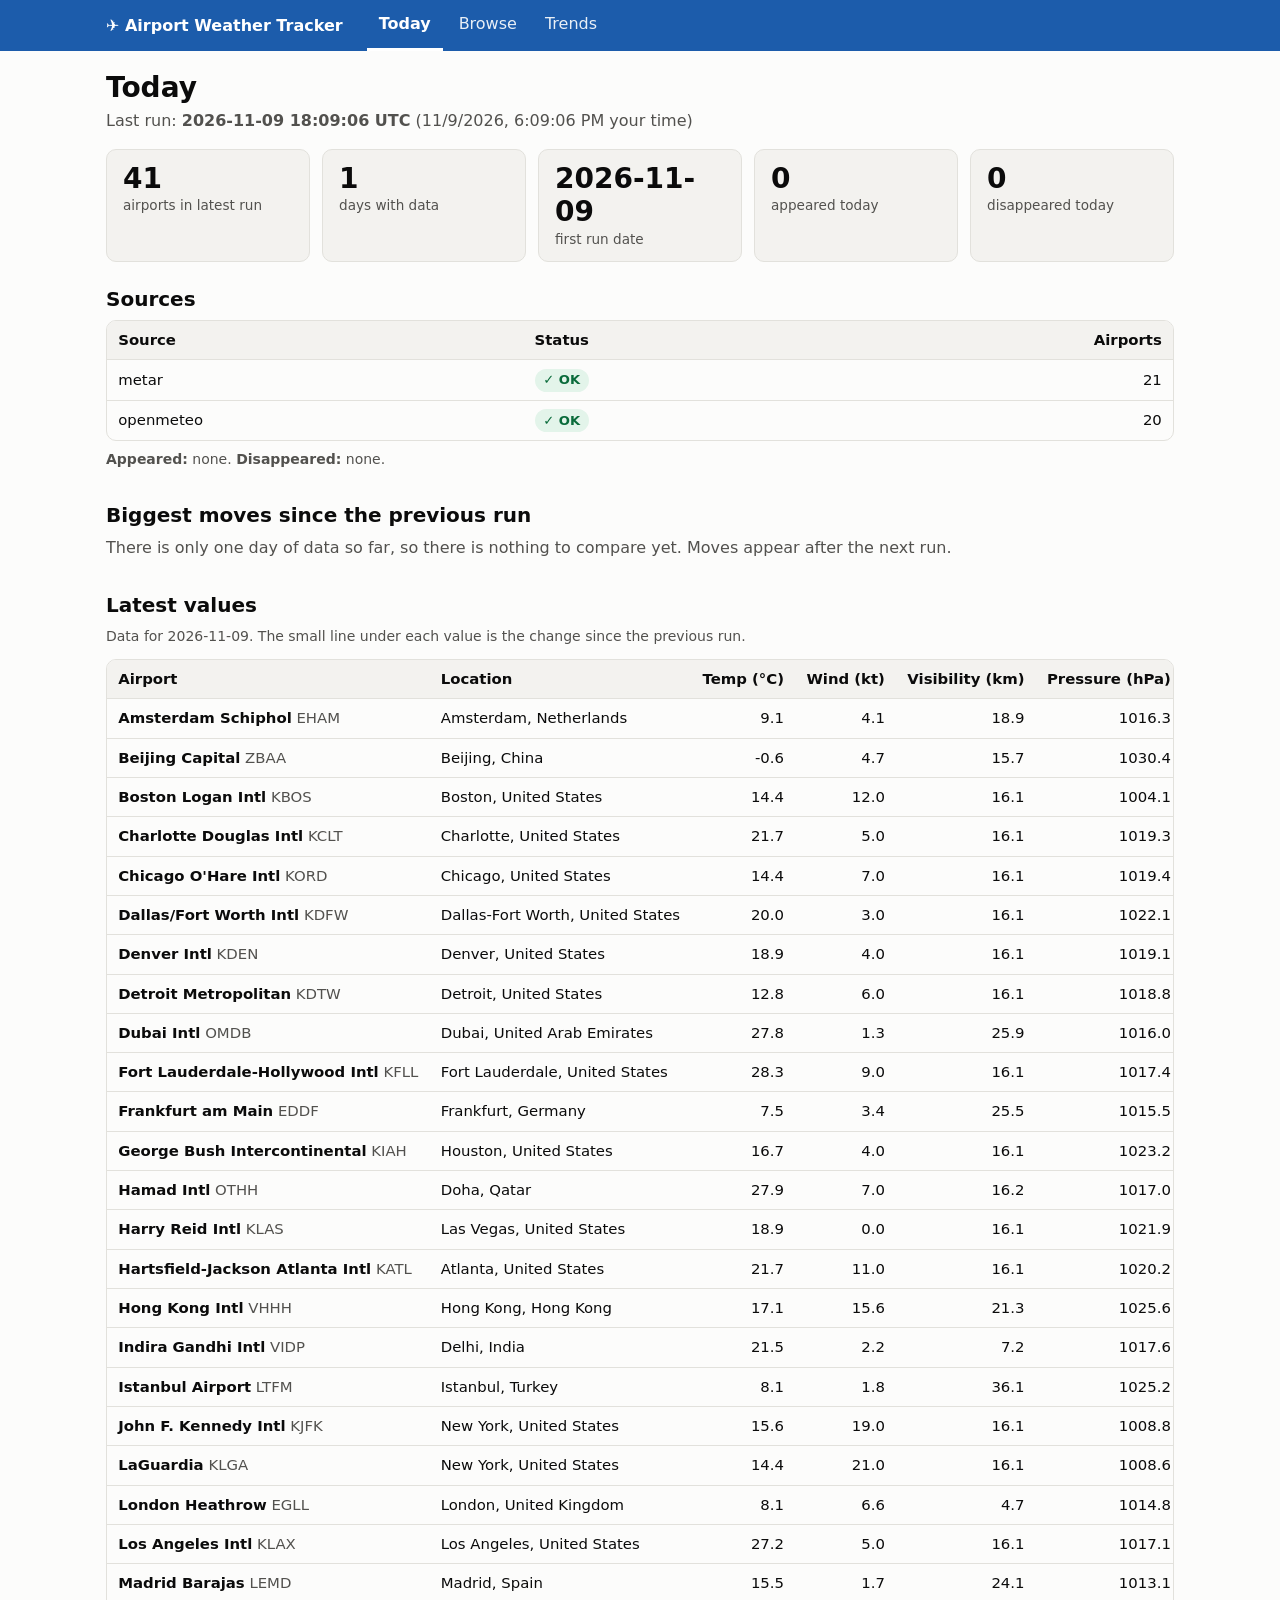
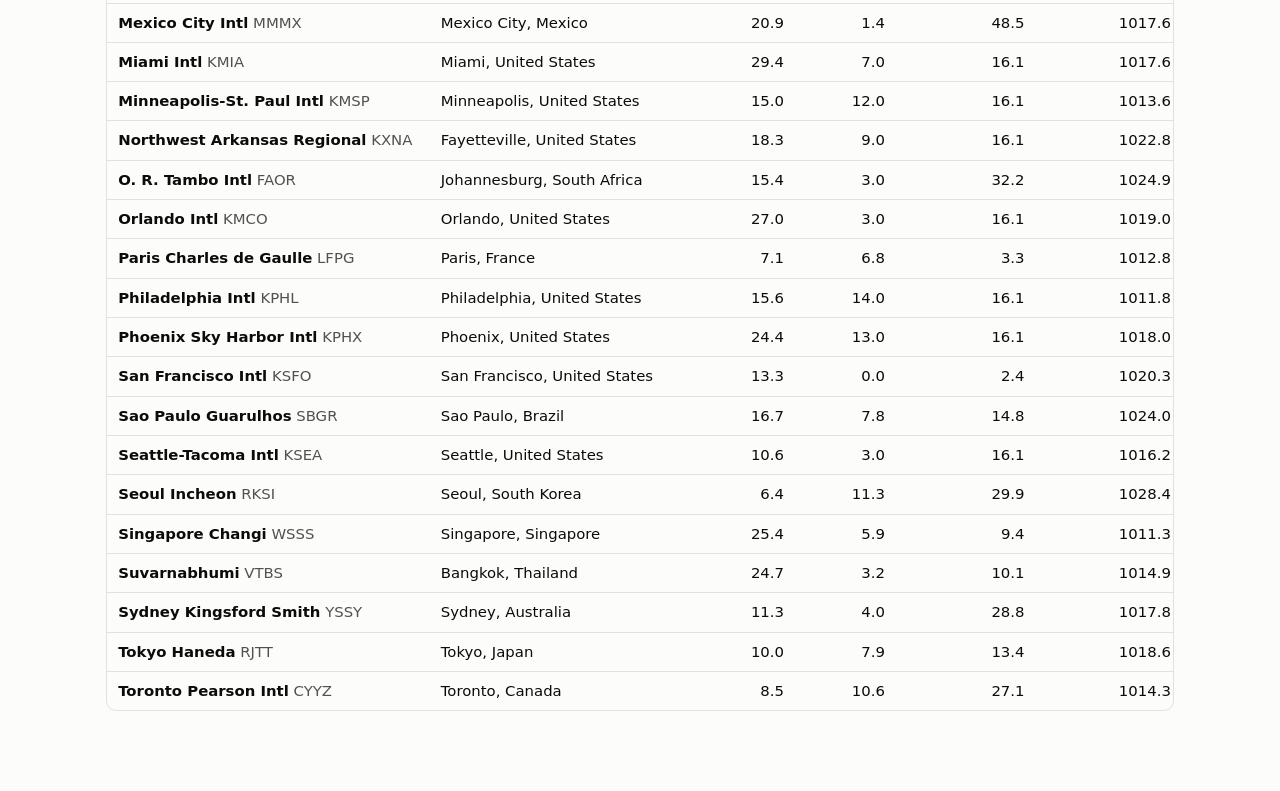
==== index.html @ 2347ef87 "Add shared site code, service worker, manifest, Today and Browse pages Co-Authored-By: Claude Sonnet" ====
<!doctype html>
<html lang="en">
<head>
  <meta charset="utf-8">
  <meta name="viewport" content="width=device-width, initial-scale=1">
  <title>Today · Airport Weather Tracker</title>
  <meta name="description" content="Latest weather at 41 airports, what changed since the previous run, and the biggest moves.">
  <meta name="theme-color" content="#1c5cab">
  <link rel="manifest" href="manifest.webmanifest">
  <link rel="icon" href="assets/icons/icon-192.png">
  <link rel="apple-touch-icon" href="assets/icons/icon-192.png">
  <link rel="stylesheet" href="assets/site.css">
</head>
<body>
  <header id="site-nav"></header>
  <main>
    <div id="offline" class="banner" hidden>You are offline. Showing the last data this device loaded.</div>
    <h1>Today</h1>
    <p id="lastrun" class="muted">Loading…</p>
    <div id="content"></div>
  </main>
  <script src="assets/common.js"></script>
  <script src="assets/today.js"></script>
</body>
</html>
---- assets/site.css ----
/* Shared look for all three pages: one font stack, one set of colors. */
:root {
  color-scheme: light;
  --surface: #fcfcfb;
  --surface-2: #f3f2ef;
  --border: #e2e1dc;
  --text: #0b0b0b;
  --text-2: #52514e;
  --accent: #1c5cab;
  --accent-soft: #e6effb;
  --grid: #e8e7e3;
  --good: #0a6b3b;
  --good-bg: #e3f4ea;
  --bad: #a5262a;
  --bad-bg: #fbe7e7;
  --s1: #2a78d6; --s2: #eb6834; --s3: #1baf7a; --s4: #eda100;
  --s5: #e87ba4; --s6: #008300; --s7: #6250d6; --s8: #e34948;
  --font: system-ui, -apple-system, "Segoe UI", Roboto, "Helvetica Neue", Arial, sans-serif;
}
@media (prefers-color-scheme: dark) {
  :root:not([data-theme="light"]) {
    color-scheme: dark;
    --surface: #1a1a19; --surface-2: #242423; --border: #3a3a38;
    --text: #f0efec; --text-2: #c3c2b7; --accent: #6da7ec; --accent-soft: #1f2d42; --grid: #33332f;
    --good: #6fd09b; --good-bg: #17301f; --bad: #f08a8a; --bad-bg: #3a1d1d;
    --s1: #3987e5; --s2: #d95926; --s3: #199e70; --s4: #c98500;
    --s5: #d55181; --s6: #008300; --s7: #9085e9; --s8: #e66767;
  }
}

* { box-sizing: border-box; }
html { -webkit-text-size-adjust: 100%; }
body {
  margin: 0; background: var(--surface); color: var(--text);
  font-family: var(--font); font-size: 16px; line-height: 1.5;
}
a { color: var(--accent); }
h1 { font-size: 1.75rem; margin: 0 0 .25rem; line-height: 1.2; }
h2 { font-size: 1.25rem; margin: 0 0 .5rem; line-height: 1.3; }
h3 { font-size: 1.05rem; margin: 0 0 .5rem; }
p { margin: 0 0 .75rem; }
.muted { color: var(--text-2); }
.small { font-size: .875rem; }

/* navigation bar (same on every page) */
.topbar { background: var(--accent); color: #fff; position: sticky; top: 0; z-index: 10; }
.topbar .inner { max-width: 1100px; margin: 0 auto; padding: 0 16px; display: flex; align-items: center; gap: 1.5rem; flex-wrap: wrap; }
.brand { font-weight: 700; color: #fff; text-decoration: none; padding: .75rem 0; white-space: nowrap; }
.topbar nav { display: flex; gap: .25rem; }
.topbar nav a { color: #fff; text-decoration: none; padding: .75rem .75rem; border-bottom: 3px solid transparent; opacity: .9; }
.topbar nav a:hover { opacity: 1; background: rgba(255,255,255,.12); }
.topbar nav a[aria-current="page"] { border-bottom-color: #fff; font-weight: 600; opacity: 1; }

main { max-width: 1100px; margin: 0 auto; padding: 1.25rem 16px 3rem; }
.banner { background: var(--surface-2); border: 1px solid var(--border); border-radius: 8px; padding: .6rem .9rem; margin: 0 0 1rem; }
.banner.error { background: var(--bad-bg); border-color: var(--bad); color: var(--bad); }

/* stat tiles */
.tiles { display: grid; grid-template-columns: repeat(auto-fit, minmax(150px, 1fr)); gap: .75rem; margin: 1rem 0 1.5rem; }
.tile { background: var(--surface-2); border: 1px solid var(--border); border-radius: 10px; padding: .75rem 1rem; }
.tile .num { font-size: 1.75rem; font-weight: 700; line-height: 1.2; }
.tile .label { color: var(--text-2); font-size: .85rem; }

section.block { margin: 0 0 2rem; }

/* tables */
.table-wrap { overflow-x: auto; border: 1px solid var(--border); border-radius: 10px; }
table { border-collapse: collapse; width: 100%; font-size: .93rem; }
th, td { padding: .5rem .7rem; text-align: left; border-bottom: 1px solid var(--border); white-space: nowrap; }
th { background: var(--surface-2); font-weight: 600; position: sticky; top: 0; }
tr:last-child td { border-bottom: 0; }
td.num, th.num { text-align: right; font-variant-numeric: tabular-nums; }
.delta { display: block; font-size: .78rem; color: var(--text-2); }
.delta.up { color: var(--text); }
th button.sort { all: unset; cursor: pointer; display: inline-flex; gap: .3rem; align-items: center; }
th button.sort:focus-visible { outline: 2px solid var(--accent); outline-offset: 2px; }
th .arrow { color: var(--text-2); font-size: .8em; min-width: 1em; }

.badge { display: inline-block; padding: .1rem .55rem; border-radius: 999px; font-size: .82rem; font-weight: 600; }
.badge.ok { background: var(--good-bg); color: var(--good); }
.badge.fail { background: var(--bad-bg); color: var(--bad); }

/* moves list */
ol.moves { list-style: none; margin: 0; padding: 0; border: 1px solid var(--border); border-radius: 10px; }
ol.moves li { display: grid; grid-template-columns: 2rem 1fr auto; gap: .5rem 1rem; align-items: center; padding: .6rem .9rem; border-bottom: 1px solid var(--border); }
ol.moves li:last-child { border-bottom: 0; }
.rank { color: var(--text-2); font-variant-numeric: tabular-nums; }
.bar { height: 6px; border-radius: 3px; background: var(--s1); margin-top: .25rem; }
.change { font-variant-numeric: tabular-nums; text-align: right; }

/* controls */
.controls { display: flex; flex-wrap: wrap; gap: .75rem 1rem; align-items: end; margin: 0 0 1rem; }
.controls label { display: flex; flex-direction: column; font-size: .85rem; color: var(--text-2); gap: .2rem; }
.controls label.inline { flex-direction: row; align-items: center; gap: .4rem; color: var(--text); font-size: .95rem; }
input[type="search"], select {
  font: inherit; color: var(--text); background: var(--surface); border: 1px solid var(--border);
  border-radius: 8px; padding: .45rem .6rem; min-width: 10rem;
}
button { font: inherit; }
.btn { background: var(--surface-2); color: var(--text); border: 1px solid var(--border); border-radius: 8px; padding: .4rem .8rem; cursor: pointer; }
.btn:hover { border-color: var(--accent); }
.star { background: none; border: 0; cursor: pointer; font-size: 1.25rem; line-height: 1; color: var(--text-2); padding: .1rem .25rem; }
.star[aria-pressed="true"] { color: #eda100; }
:focus-visible { outline: 2px solid var(--accent); outline-offset: 2px; }

/* trends */
.chart-box { position: relative; height: 300px; }
.chart-box.tall { height: 360px; }
.grid2 { display: grid; grid-template-columns: repeat(auto-fit, minmax(min(100%, 480px), 1fr)); gap: 1.25rem; }
.card { background: var(--surface); border: 1px solid var(--border); border-radius: 10px; padding: 1rem; }
.picker { border: 1px solid var(--border); border-radius: 10px; padding: .75rem 1rem; margin: 0 0 1rem; }
.picker legend { font-weight: 600; padding: 0 .4rem; }
.picker .items { display: grid; grid-template-columns: repeat(auto-fill, minmax(190px, 1fr)); gap: .15rem .75rem; max-height: 220px; overflow-y: auto; margin: .5rem 0; }
.picker .items label { display: flex; align-items: center; gap: .4rem; font-size: .9rem; }
.swatch { display: inline-block; width: 10px; height: 10px; border-radius: 2px; }
.finding { margin: 0 0 2rem; }
.finding h2 { font-size: 1.2rem; }

@media (max-width: 600px) {
  h1 { font-size: 1.4rem; }
  .topbar .inner { gap: .5rem; }
  ol.moves li { grid-template-columns: 1.5rem 1fr; }
  .change { grid-column: 2; text-align: left; }
}
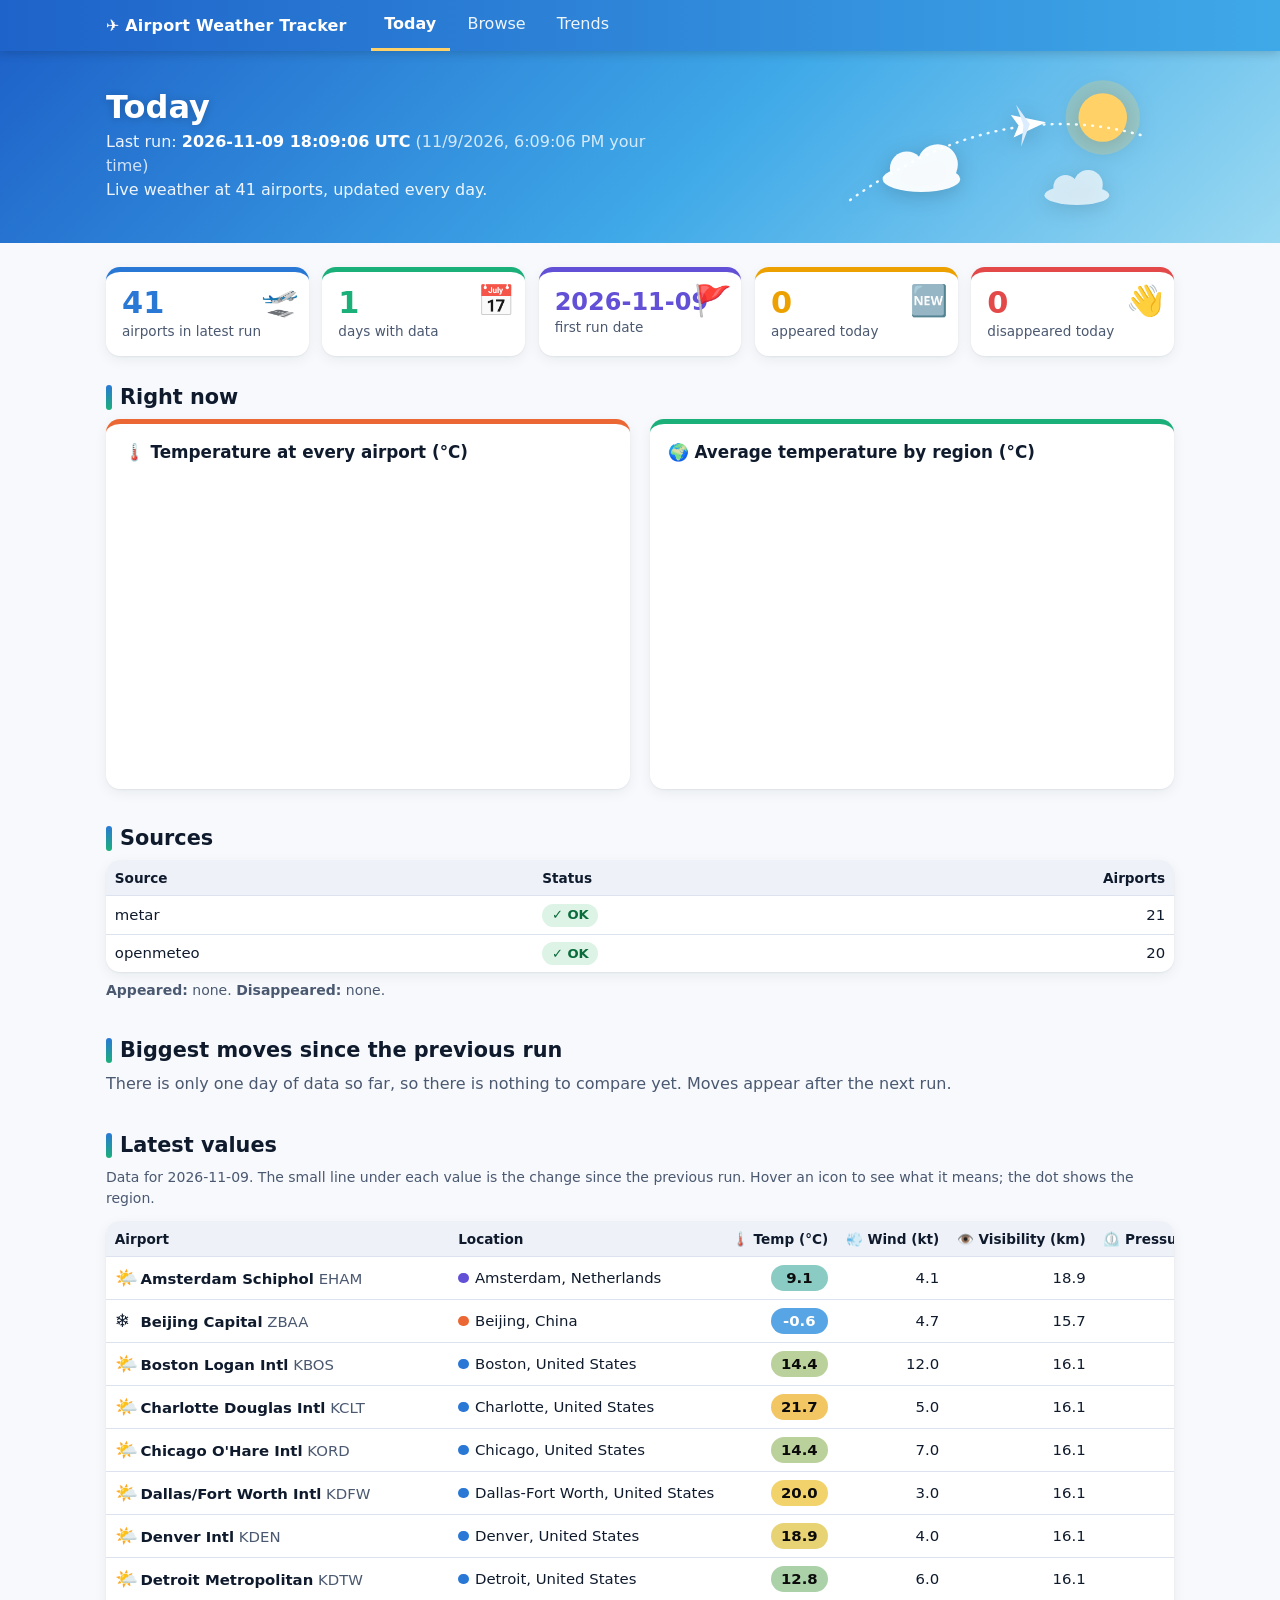
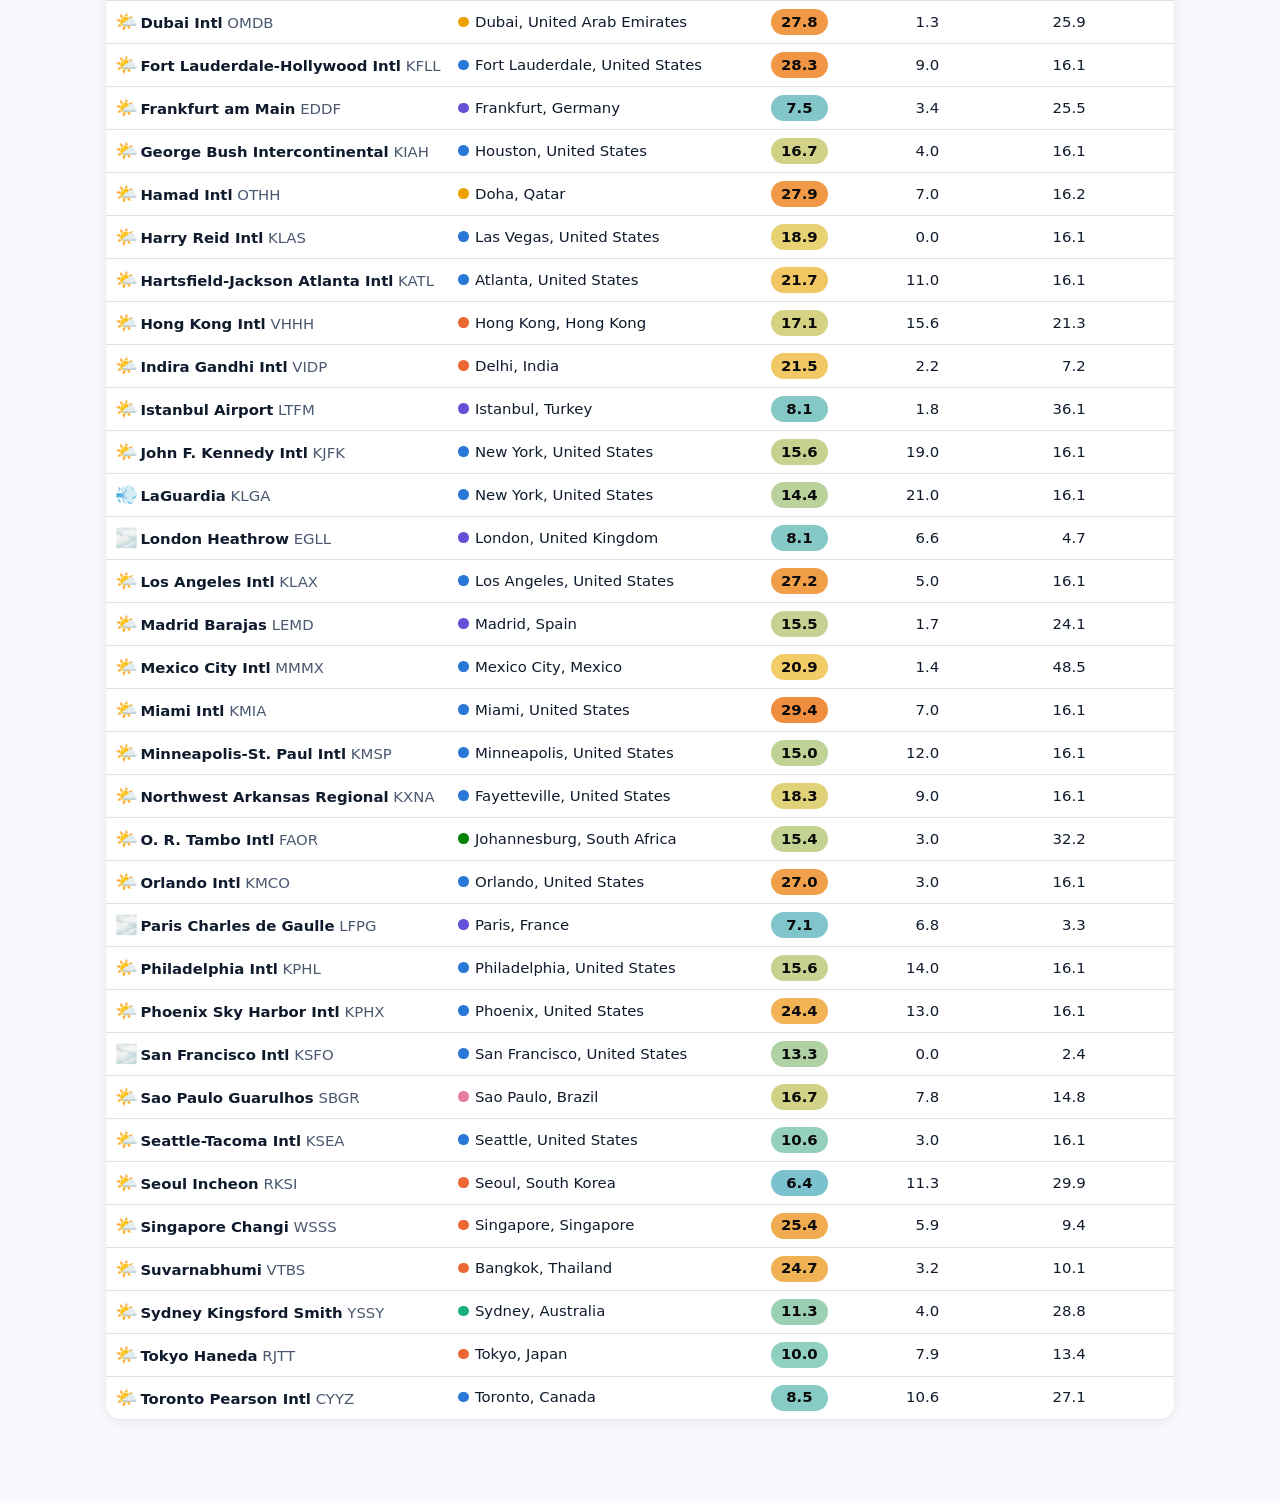
==== commit 8105f310: "Restyle site: sky hero banner, color-coded temperatures, icons, data bars, sparklines and new Today " ====
--- a/index.html
+++ b/index.html
@@ -13,12 +13,12 @@
 </head>
 <body>
   <header id="site-nav"></header>
+  <div id="hero"></div>
   <main>
     <div id="offline" class="banner" hidden>You are offline. Showing the last data this device loaded.</div>
-    <h1>Today</h1>
-    <p id="lastrun" class="muted">Loading…</p>
     <div id="content"></div>
   </main>
+  <script src="assets/vendor/chart.umd.min.js"></script>
   <script src="assets/common.js"></script>
   <script src="assets/today.js"></script>
 </body>
--- a/assets/site.css
+++ b/assets/site.css
@@ -1,18 +1,18 @@
 /* Shared look for all three pages: one font stack, one set of colors. */
 :root {
   color-scheme: light;
-  --surface: #fcfcfb;
-  --surface-2: #f3f2ef;
-  --border: #e2e1dc;
-  --text: #0b0b0b;
-  --text-2: #52514e;
+  --surface: #f7f9fc;
+  --card: #ffffff;
+  --surface-2: #eef2f8;
+  --border: #dde3ee;
+  --text: #0f1b2d;
+  --text-2: #4a5870;
   --accent: #1c5cab;
-  --accent-soft: #e6effb;
-  --grid: #e8e7e3;
-  --good: #0a6b3b;
-  --good-bg: #e3f4ea;
-  --bad: #a5262a;
-  --bad-bg: #fbe7e7;
+  --grid: #e6eaf2;
+  --good: #0a6b3b; --good-bg: #ddf3e6;
+  --bad: #a5262a; --bad-bg: #fbe3e3;
+  --shadow: 0 1px 2px rgba(15, 27, 45, .06), 0 4px 14px rgba(15, 27, 45, .06);
+  --hero-1: #1e63c9; --hero-2: #3fa9e8; --hero-3: #9ad9f2;
   --s1: #2a78d6; --s2: #eb6834; --s3: #1baf7a; --s4: #eda100;
   --s5: #e87ba4; --s6: #008300; --s7: #6250d6; --s8: #e34948;
   --font: system-ui, -apple-system, "Segoe UI", Roboto, "Helvetica Neue", Arial, sans-serif;
@@ -20,9 +20,11 @@
 @media (prefers-color-scheme: dark) {
   :root:not([data-theme="light"]) {
     color-scheme: dark;
-    --surface: #1a1a19; --surface-2: #242423; --border: #3a3a38;
-    --text: #f0efec; --text-2: #c3c2b7; --accent: #6da7ec; --accent-soft: #1f2d42; --grid: #33332f;
-    --good: #6fd09b; --good-bg: #17301f; --bad: #f08a8a; --bad-bg: #3a1d1d;
+    --surface: #0f1722; --card: #17212f; --surface-2: #1d2939; --border: #2c3a4f;
+    --text: #eef2f8; --text-2: #b4c0d3; --accent: #6da7ec; --grid: #2a3649;
+    --good: #6fd09b; --good-bg: #153424; --bad: #f08a8a; --bad-bg: #3a1d1d;
+    --shadow: 0 1px 2px rgba(0, 0, 0, .4), 0 4px 14px rgba(0, 0, 0, .3);
+    --hero-1: #123f86; --hero-2: #1f6fb8; --hero-3: #3b8fc4;
     --s1: #3987e5; --s2: #d95926; --s3: #199e70; --s4: #c98500;
     --s5: #d55181; --s6: #008300; --s7: #9085e9; --s8: #e66767;
   }
@@ -30,95 +32,121 @@
 
 * { box-sizing: border-box; }
 html { -webkit-text-size-adjust: 100%; }
-body {
-  margin: 0; background: var(--surface); color: var(--text);
-  font-family: var(--font); font-size: 16px; line-height: 1.5;
-}
+body { margin: 0; background: var(--surface); color: var(--text); font-family: var(--font); font-size: 16px; line-height: 1.5; }
 a { color: var(--accent); }
-h1 { font-size: 1.75rem; margin: 0 0 .25rem; line-height: 1.2; }
-h2 { font-size: 1.25rem; margin: 0 0 .5rem; line-height: 1.3; }
+h1 { font-size: 2rem; margin: 0 0 .25rem; line-height: 1.15; }
+h2 { font-size: 1.3rem; margin: 0 0 .5rem; line-height: 1.3; }
 h3 { font-size: 1.05rem; margin: 0 0 .5rem; }
 p { margin: 0 0 .75rem; }
 .muted { color: var(--text-2); }
 .small { font-size: .875rem; }
 
 /* navigation bar (same on every page) */
-.topbar { background: var(--accent); color: #fff; position: sticky; top: 0; z-index: 10; }
+.topbar { background: linear-gradient(90deg, var(--hero-1), var(--hero-2)); color: #fff; position: sticky; top: 0; z-index: 10; box-shadow: 0 2px 10px rgba(0,0,0,.18); }
 .topbar .inner { max-width: 1100px; margin: 0 auto; padding: 0 16px; display: flex; align-items: center; gap: 1.5rem; flex-wrap: wrap; }
-.brand { font-weight: 700; color: #fff; text-decoration: none; padding: .75rem 0; white-space: nowrap; }
+.brand { font-weight: 800; color: #fff; text-decoration: none; padding: .75rem 0; white-space: nowrap; letter-spacing: .01em; }
 .topbar nav { display: flex; gap: .25rem; }
-.topbar nav a { color: #fff; text-decoration: none; padding: .75rem .75rem; border-bottom: 3px solid transparent; opacity: .9; }
-.topbar nav a:hover { opacity: 1; background: rgba(255,255,255,.12); }
-.topbar nav a[aria-current="page"] { border-bottom-color: #fff; font-weight: 600; opacity: 1; }
+.topbar nav a { color: #fff; text-decoration: none; padding: .75rem .85rem; border-bottom: 3px solid transparent; opacity: .92; }
+.topbar nav a:hover { opacity: 1; background: rgba(255,255,255,.14); }
+.topbar nav a[aria-current="page"] { border-bottom-color: #ffd166; font-weight: 700; opacity: 1; }
 
-main { max-width: 1100px; margin: 0 auto; padding: 1.25rem 16px 3rem; }
-.banner { background: var(--surface-2); border: 1px solid var(--border); border-radius: 8px; padding: .6rem .9rem; margin: 0 0 1rem; }
+/* hero banner with the plane illustration */
+.hero { background: linear-gradient(135deg, var(--hero-1) 0%, var(--hero-2) 55%, var(--hero-3) 100%); color: #fff; }
+.hero .inner { max-width: 1100px; margin: 0 auto; padding: 1.6rem 16px 1.8rem; display: flex; align-items: center; justify-content: space-between; gap: 1rem; }
+.hero h1 { color: #fff; text-shadow: 0 1px 8px rgba(0,0,0,.2); }
+.hero p { color: rgba(255,255,255,.92); margin: 0; max-width: 34rem; }
+.hero strong { color: #fff; }
+.hero-art { width: 340px; max-width: 42%; height: auto; flex: none; filter: drop-shadow(0 4px 10px rgba(0,0,0,.18)); }
+
+main { max-width: 1100px; margin: 0 auto; padding: 1.5rem 16px 3rem; }
+.banner { background: var(--surface-2); border: 1px solid var(--border); border-radius: 10px; padding: .6rem .9rem; margin: 0 0 1rem; }
 .banner.error { background: var(--bad-bg); border-color: var(--bad); color: var(--bad); }
 
 /* stat tiles */
-.tiles { display: grid; grid-template-columns: repeat(auto-fit, minmax(150px, 1fr)); gap: .75rem; margin: 1rem 0 1.5rem; }
-.tile { background: var(--surface-2); border: 1px solid var(--border); border-radius: 10px; padding: .75rem 1rem; }
-.tile .num { font-size: 1.75rem; font-weight: 700; line-height: 1.2; }
+.tiles { display: grid; grid-template-columns: repeat(auto-fit, minmax(160px, 1fr)); gap: .85rem; margin: 0 0 1.75rem; }
+.tile { background: var(--card); border-radius: 14px; padding: .8rem 1rem .9rem; box-shadow: var(--shadow); border-top: 5px solid var(--c, var(--accent)); position: relative; overflow: hidden; }
+.tile::after { content: attr(data-icon); position: absolute; right: .6rem; top: .35rem; font-size: 1.9rem; opacity: .9; }
+.tile .num { font-size: 1.9rem; font-weight: 800; line-height: 1.2; color: var(--c, var(--accent)); }
+.tile .num.sm { font-size: 1.5rem; white-space: nowrap; padding-top: .2rem; }
 .tile .label { color: var(--text-2); font-size: .85rem; }
 
-section.block { margin: 0 0 2rem; }
+section.block { margin: 0 0 2.25rem; }
+section.block > h2 { display: flex; align-items: center; gap: .5rem; }
+section.block > h2::before { content: ""; width: 6px; height: 1.2em; border-radius: 3px; background: linear-gradient(var(--s1), var(--s3)); }
 
 /* tables */
-.table-wrap { overflow-x: auto; border: 1px solid var(--border); border-radius: 10px; }
+.table-wrap { overflow-x: auto; border-radius: 14px; background: var(--card); box-shadow: var(--shadow); }
 table { border-collapse: collapse; width: 100%; font-size: .93rem; }
-th, td { padding: .5rem .7rem; text-align: left; border-bottom: 1px solid var(--border); white-space: nowrap; }
-th { background: var(--surface-2); font-weight: 600; position: sticky; top: 0; }
+th, td { padding: .45rem .55rem; text-align: left; border-bottom: 1px solid var(--border); white-space: nowrap; }
+th { background: var(--surface-2); font-weight: 700; vertical-align: bottom; position: sticky; top: 0; font-size: .85rem; }
+tbody tr:hover td { background: color-mix(in srgb, var(--accent) 6%, transparent); }
 tr:last-child td { border-bottom: 0; }
 td.num, th.num { text-align: right; font-variant-numeric: tabular-nums; }
 .delta { display: block; font-size: .78rem; color: var(--text-2); }
-.delta.up { color: var(--text); }
+.delta.up { color: var(--s2); font-weight: 600; }
+.delta.down { color: var(--s1); font-weight: 600; }
 th button.sort { all: unset; cursor: pointer; display: inline-flex; gap: .3rem; align-items: center; }
 th button.sort:focus-visible { outline: 2px solid var(--accent); outline-offset: 2px; }
 th .arrow { color: var(--text-2); font-size: .8em; min-width: 1em; }
+.mi { margin-right: .25rem; }
 
-.badge { display: inline-block; padding: .1rem .55rem; border-radius: 999px; font-size: .82rem; font-weight: 600; }
+/* color-coded temperature pill, data bars, region dots, condition icon */
+.chip { display: inline-block; min-width: 3.6rem; text-align: center; padding: .12rem .55rem; border-radius: 999px; font-weight: 700; font-variant-numeric: tabular-nums; }
+.databar { background: linear-gradient(90deg, color-mix(in srgb, var(--bar) 38%, transparent) var(--w), transparent var(--w)); }
+.dot { display: inline-block; width: .65rem; height: .65rem; border-radius: 50%; margin-right: .4rem; vertical-align: baseline; }
+.cond { display: inline-block; width: 1.6rem; font-size: 1.15rem; }
+.spark { vertical-align: middle; }
+
+.badge { display: inline-block; padding: .1rem .6rem; border-radius: 999px; font-size: .82rem; font-weight: 700; }
 .badge.ok { background: var(--good-bg); color: var(--good); }
 .badge.fail { background: var(--bad-bg); color: var(--bad); }
 
 /* moves list */
-ol.moves { list-style: none; margin: 0; padding: 0; border: 1px solid var(--border); border-radius: 10px; }
-ol.moves li { display: grid; grid-template-columns: 2rem 1fr auto; gap: .5rem 1rem; align-items: center; padding: .6rem .9rem; border-bottom: 1px solid var(--border); }
+ol.moves { list-style: none; margin: 0; padding: 0; background: var(--card); border-radius: 14px; box-shadow: var(--shadow); overflow: hidden; }
+ol.moves li { display: grid; grid-template-columns: 2.2rem 1fr auto; gap: .5rem 1rem; align-items: center; padding: .7rem 1rem; border-bottom: 1px solid var(--border); }
 ol.moves li:last-child { border-bottom: 0; }
-.rank { color: var(--text-2); font-variant-numeric: tabular-nums; }
-.bar { height: 6px; border-radius: 3px; background: var(--s1); margin-top: .25rem; }
+.rank { width: 1.9rem; height: 1.9rem; display: grid; place-items: center; border-radius: 50%; background: var(--c, var(--accent)); color: #fff; font-weight: 800; font-size: .85rem; }
+.bar { height: 8px; border-radius: 4px; background: var(--c, var(--s1)); margin-top: .3rem; }
 .change { font-variant-numeric: tabular-nums; text-align: right; }
+.legend { display: flex; flex-wrap: wrap; gap: .4rem 1rem; font-size: .85rem; color: var(--text-2); margin: 0 0 .6rem; }
+.legend span::before { content: ""; display: inline-block; width: .7rem; height: .7rem; border-radius: 3px; background: var(--c); margin-right: .35rem; }
 
 /* controls */
-.controls { display: flex; flex-wrap: wrap; gap: .75rem 1rem; align-items: end; margin: 0 0 1rem; }
+.controls { display: flex; flex-wrap: wrap; gap: .75rem 1rem; align-items: end; margin: 0 0 1rem; padding: .85rem 1rem; background: var(--card); border-radius: 14px; box-shadow: var(--shadow); }
 .controls label { display: flex; flex-direction: column; font-size: .85rem; color: var(--text-2); gap: .2rem; }
 .controls label.inline { flex-direction: row; align-items: center; gap: .4rem; color: var(--text); font-size: .95rem; }
-input[type="search"], select {
-  font: inherit; color: var(--text); background: var(--surface); border: 1px solid var(--border);
-  border-radius: 8px; padding: .45rem .6rem; min-width: 10rem;
-}
+input[type="search"], select { font: inherit; color: var(--text); background: var(--surface); border: 1px solid var(--border); border-radius: 8px; padding: .45rem .6rem; min-width: 10rem; }
 button { font: inherit; }
 .btn { background: var(--surface-2); color: var(--text); border: 1px solid var(--border); border-radius: 8px; padding: .4rem .8rem; cursor: pointer; }
 .btn:hover { border-color: var(--accent); }
-.star { background: none; border: 0; cursor: pointer; font-size: 1.25rem; line-height: 1; color: var(--text-2); padding: .1rem .25rem; }
-.star[aria-pressed="true"] { color: #eda100; }
+.star { background: none; border: 0; cursor: pointer; font-size: 1.3rem; line-height: 1; color: var(--text-2); padding: .1rem .25rem; }
+.star[aria-pressed="true"] { color: #f5b301; }
 :focus-visible { outline: 2px solid var(--accent); outline-offset: 2px; }
 
-/* trends */
+/* charts and cards */
 .chart-box { position: relative; height: 300px; }
 .chart-box.tall { height: 360px; }
 .grid2 { display: grid; grid-template-columns: repeat(auto-fit, minmax(min(100%, 480px), 1fr)); gap: 1.25rem; }
-.card { background: var(--surface); border: 1px solid var(--border); border-radius: 10px; padding: 1rem; }
-.picker { border: 1px solid var(--border); border-radius: 10px; padding: .75rem 1rem; margin: 0 0 1rem; }
-.picker legend { font-weight: 600; padding: 0 .4rem; }
+.card { background: var(--card); border-radius: 14px; padding: 1rem 1.1rem; box-shadow: var(--shadow); border-top: 5px solid var(--c, var(--accent)); }
+.card h3 { display: flex; align-items: center; gap: .4rem; }
+.picker { border: 0; border-radius: 14px; padding: .85rem 1rem; margin: 0 0 1.25rem; background: var(--card); box-shadow: var(--shadow); }
+.picker legend { font-weight: 700; padding: 0 .4rem; }
 .picker .items { display: grid; grid-template-columns: repeat(auto-fill, minmax(190px, 1fr)); gap: .15rem .75rem; max-height: 220px; overflow-y: auto; margin: .5rem 0; }
 .picker .items label { display: flex; align-items: center; gap: .4rem; font-size: .9rem; }
-.swatch { display: inline-block; width: 10px; height: 10px; border-radius: 2px; }
-.finding { margin: 0 0 2rem; }
+.swatch { display: inline-block; width: 12px; height: 12px; border-radius: 3px; flex: none; }
+
+/* trends findings */
+.finding { margin: 0 0 1.5rem; }
+.finding .head { display: flex; justify-content: space-between; align-items: flex-start; gap: 1rem; }
 .finding h2 { font-size: 1.2rem; }
+.bigstat { flex: none; text-align: center; padding: .4rem .9rem; border-radius: 12px; background: color-mix(in srgb, var(--c) 16%, transparent); color: var(--c); font-weight: 800; font-size: 1.5rem; line-height: 1.2; font-variant-numeric: tabular-nums; }
+.bigstat small { display: block; font-size: .7rem; font-weight: 600; color: var(--text-2); }
 
-@media (max-width: 600px) {
-  h1 { font-size: 1.4rem; }
+@media (max-width: 700px) {
+  .hero-art { display: none; }
+  h1 { font-size: 1.5rem; }
   .topbar .inner { gap: .5rem; }
-  ol.moves li { grid-template-columns: 1.5rem 1fr; }
+  ol.moves li { grid-template-columns: 2.2rem 1fr; }
   .change { grid-column: 2; text-align: left; }
+  .finding .head { flex-direction: column; }
 }
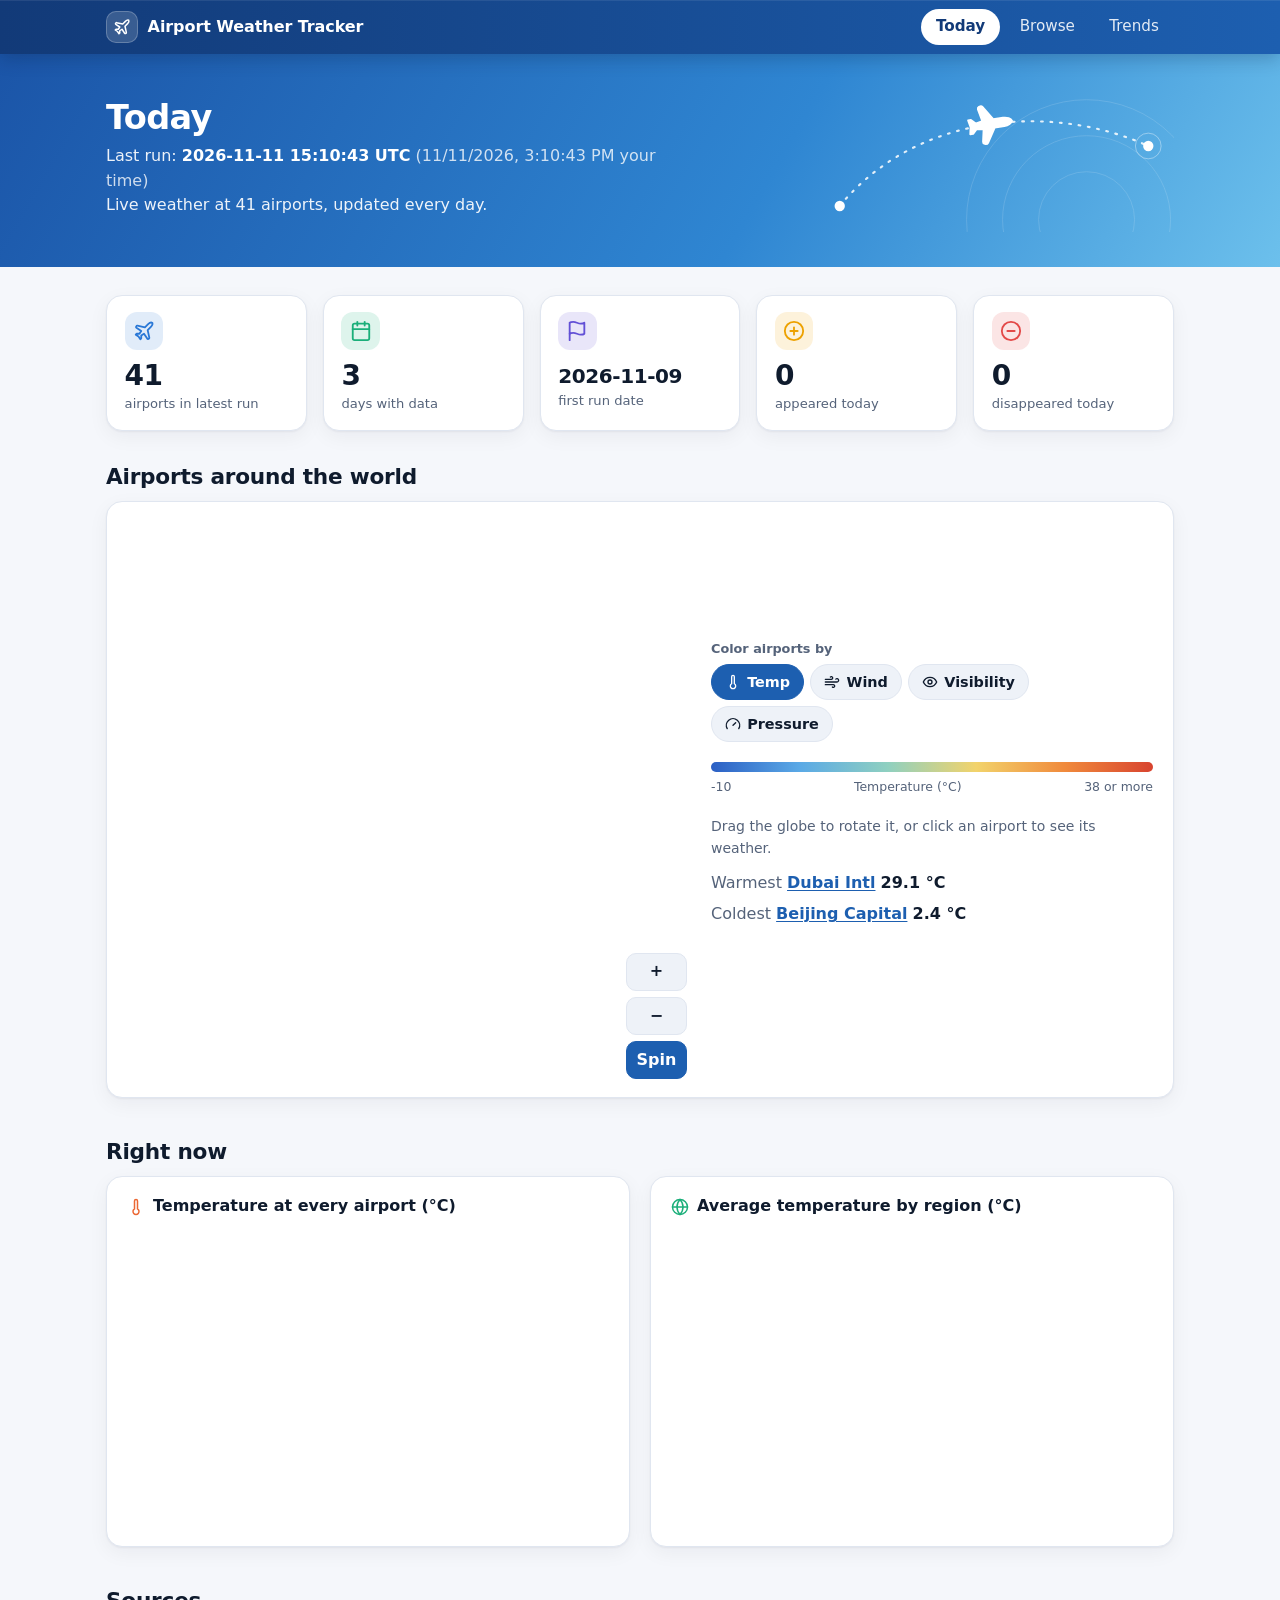
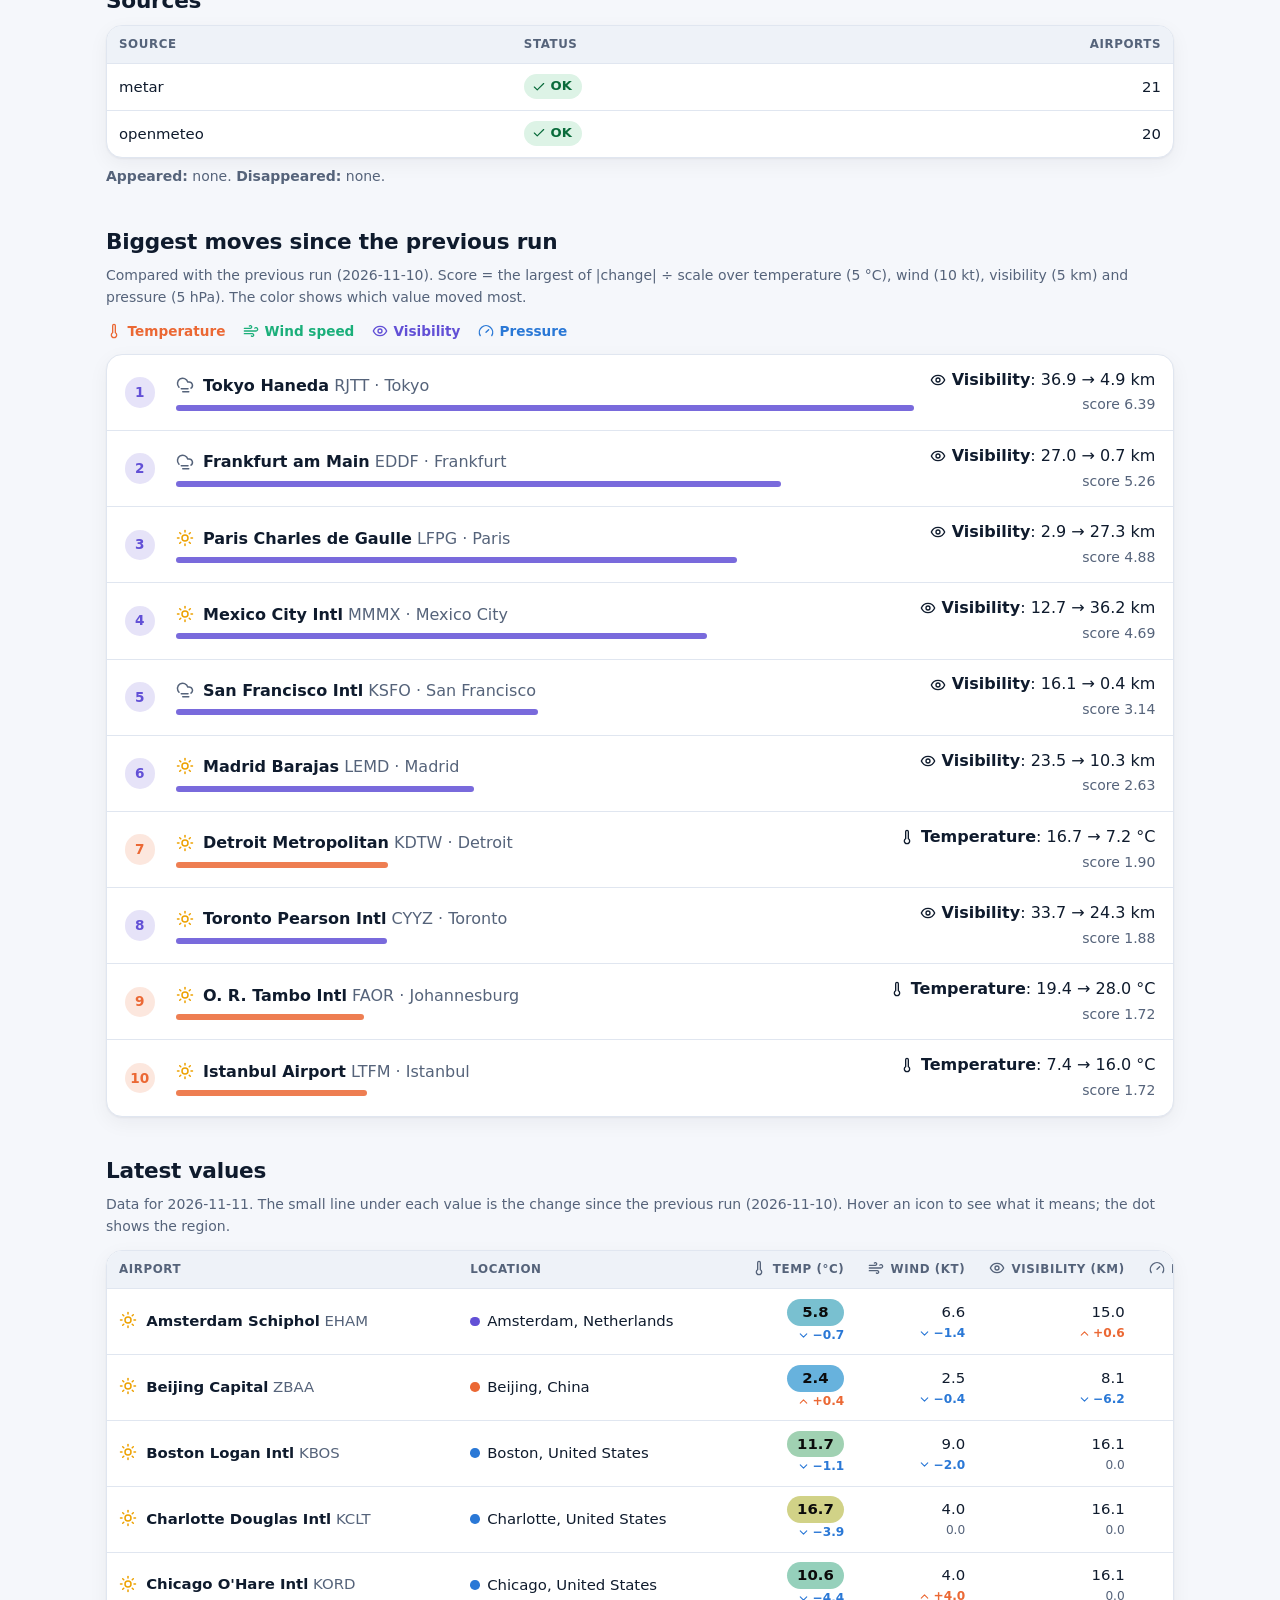
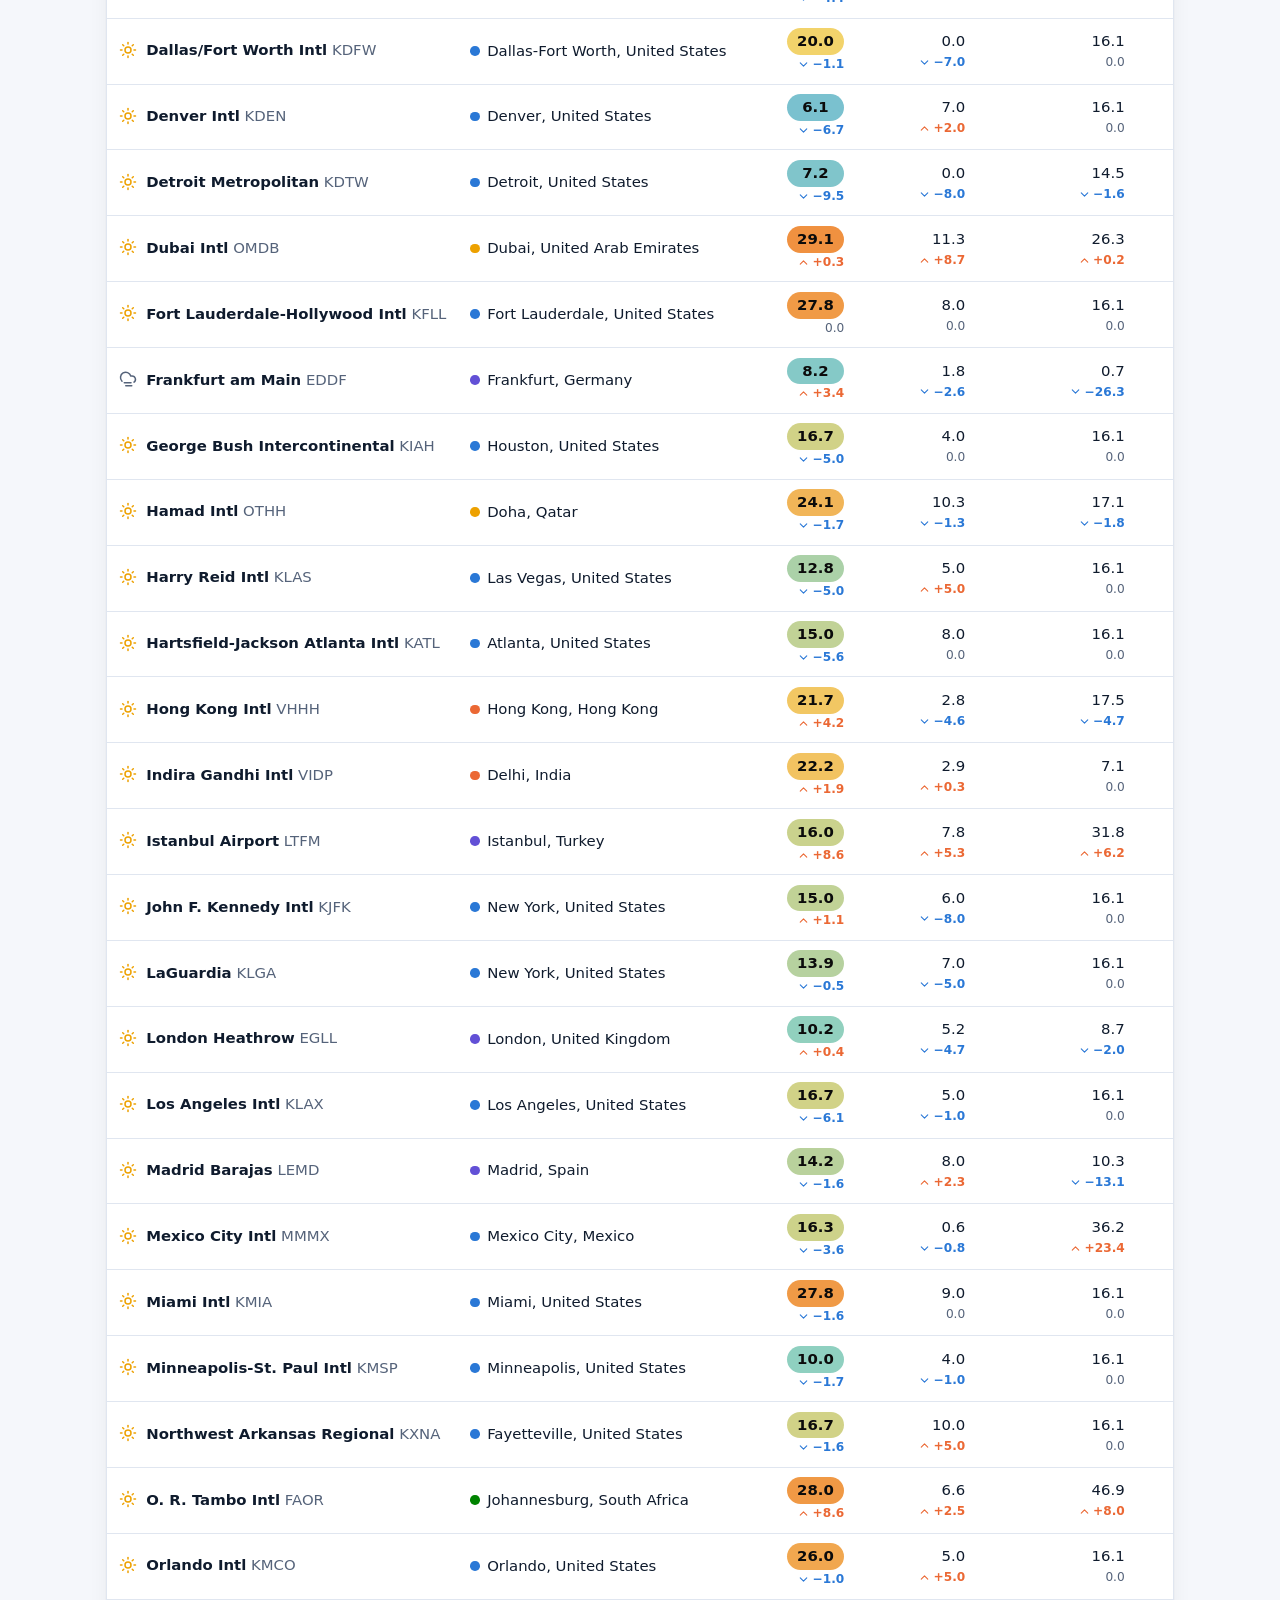
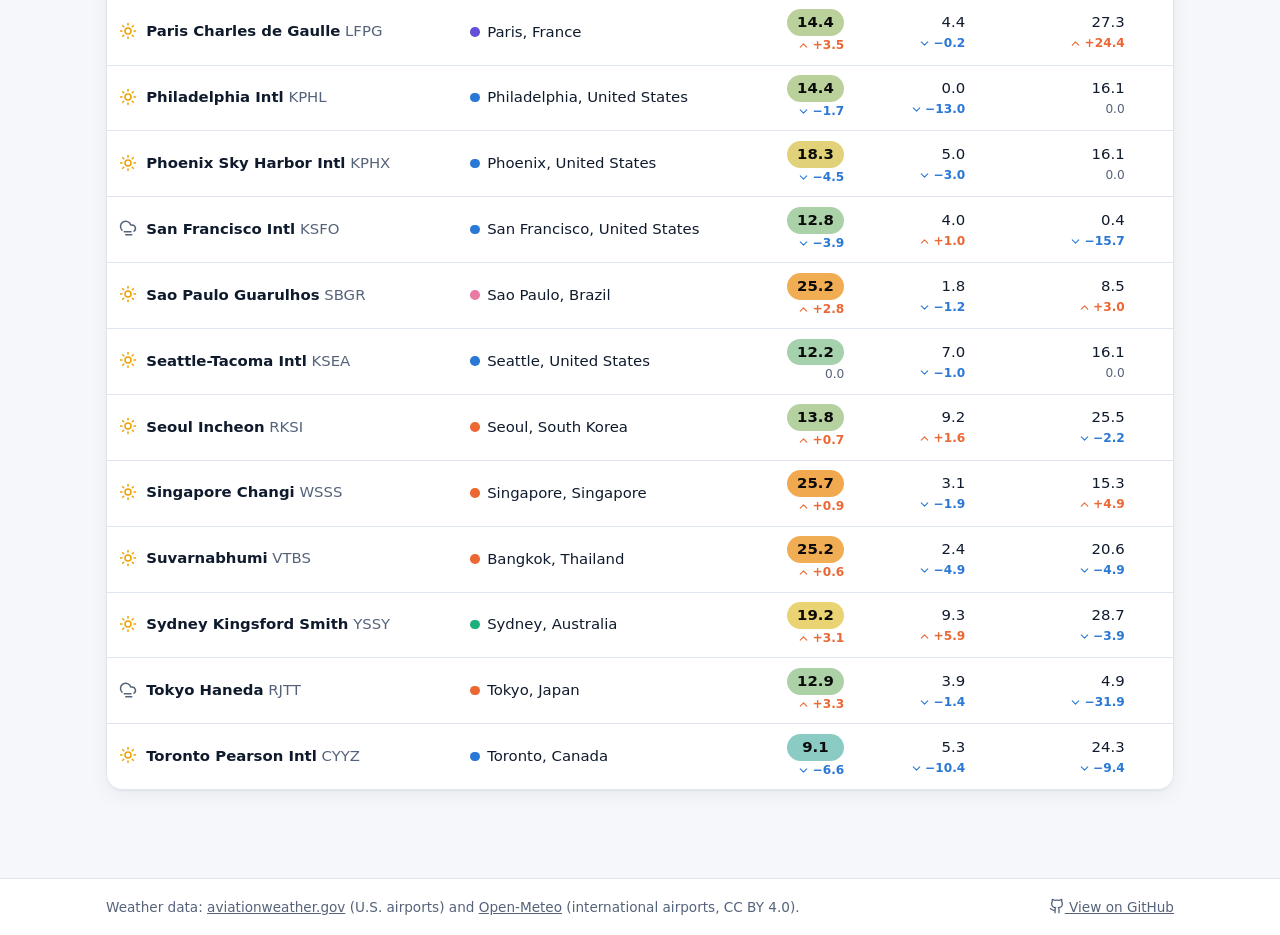
==== commit e2303871: "Add interactive globe to the Today page Drag to rotate, click an airport for its weather and change " ====
--- a/index.html
+++ b/index.html
@@ -19,7 +19,11 @@
     <div id="content"></div>
   </main>
   <script src="assets/vendor/chart.umd.min.js"></script>
+  <script src="assets/vendor/d3-array.min.js"></script>
+  <script src="assets/vendor/d3-geo.min.js"></script>
+  <script src="assets/vendor/topojson-client.min.js"></script>
   <script src="assets/common.js"></script>
+  <script src="assets/globe.js"></script>
   <script src="assets/today.js"></script>
 </body>
 </html>
--- a/assets/site.css
+++ b/assets/site.css
@@ -1,135 +1,152 @@
 /* Shared look for all three pages: one font stack, one set of colors. */
 :root {
   color-scheme: light;
-  --surface: #f7f9fc;
+  --surface: #f5f7fb;
   --card: #ffffff;
   --surface-2: #eef2f8;
-  --border: #dde3ee;
+  --border: #e0e6f0;
   --text: #0f1b2d;
-  --text-2: #4a5870;
-  --accent: #1c5cab;
-  --grid: #e6eaf2;
+  --text-2: #55637a;
+  --accent: #1d5fb0;
+  --grid: #e8ecf3;
   --good: #0a6b3b; --good-bg: #ddf3e6;
   --bad: #a5262a; --bad-bg: #fbe3e3;
-  --shadow: 0 1px 2px rgba(15, 27, 45, .06), 0 4px 14px rgba(15, 27, 45, .06);
-  --hero-1: #1e63c9; --hero-2: #3fa9e8; --hero-3: #9ad9f2;
+  --shadow: 0 1px 2px rgba(15, 27, 45, .05), 0 6px 20px rgba(15, 27, 45, .05);
+  --nav-1: #123a78; --nav-2: #1d5fb0;
+  --hero-1: #1b55a8; --hero-2: #2f86d2; --hero-3: #6cc0ec;
   --s1: #2a78d6; --s2: #eb6834; --s3: #1baf7a; --s4: #eda100;
   --s5: #e87ba4; --s6: #008300; --s7: #6250d6; --s8: #e34948;
+  --radius: 16px;
   --font: system-ui, -apple-system, "Segoe UI", Roboto, "Helvetica Neue", Arial, sans-serif;
 }
 @media (prefers-color-scheme: dark) {
   :root:not([data-theme="light"]) {
     color-scheme: dark;
-    --surface: #0f1722; --card: #17212f; --surface-2: #1d2939; --border: #2c3a4f;
-    --text: #eef2f8; --text-2: #b4c0d3; --accent: #6da7ec; --grid: #2a3649;
+    --surface: #0d1520; --card: #162130; --surface-2: #1c2838; --border: #2a384d;
+    --text: #eef2f8; --text-2: #aab7cb; --accent: #6da7ec; --grid: #27344a;
     --good: #6fd09b; --good-bg: #153424; --bad: #f08a8a; --bad-bg: #3a1d1d;
-    --shadow: 0 1px 2px rgba(0, 0, 0, .4), 0 4px 14px rgba(0, 0, 0, .3);
-    --hero-1: #123f86; --hero-2: #1f6fb8; --hero-3: #3b8fc4;
+    --shadow: 0 1px 2px rgba(0, 0, 0, .4), 0 6px 20px rgba(0, 0, 0, .28);
+    --nav-1: #0c2a58; --nav-2: #153f7a;
+    --hero-1: #123f86; --hero-2: #1c68b0; --hero-3: #2f87bd;
     --s1: #3987e5; --s2: #d95926; --s3: #199e70; --s4: #c98500;
     --s5: #d55181; --s6: #008300; --s7: #9085e9; --s8: #e66767;
   }
 }
 
 * { box-sizing: border-box; }
-html { -webkit-text-size-adjust: 100%; }
-body { margin: 0; background: var(--surface); color: var(--text); font-family: var(--font); font-size: 16px; line-height: 1.5; }
+html { -webkit-text-size-adjust: 100%; scroll-behavior: smooth; }
+body { margin: 0; background: var(--surface); color: var(--text); font-family: var(--font); font-size: 16px; line-height: 1.55; -webkit-font-smoothing: antialiased; min-height: 100vh; display: flex; flex-direction: column; }
+main { flex: 1 0 auto; width: 100%; }
 a { color: var(--accent); }
-h1 { font-size: 2rem; margin: 0 0 .25rem; line-height: 1.15; }
-h2 { font-size: 1.3rem; margin: 0 0 .5rem; line-height: 1.3; }
-h3 { font-size: 1.05rem; margin: 0 0 .5rem; }
+h1 { font-size: 2.1rem; margin: 0 0 .35rem; line-height: 1.15; letter-spacing: -.02em; font-weight: 800; }
+h2 { font-size: 1.25rem; margin: 0 0 .6rem; line-height: 1.3; letter-spacing: -.01em; }
+h3 { font-size: 1rem; margin: 0 0 .6rem; }
 p { margin: 0 0 .75rem; }
 .muted { color: var(--text-2); }
 .small { font-size: .875rem; }
+.ic { vertical-align: -.2em; flex: none; }
 
 /* navigation bar (same on every page) */
-.topbar { background: linear-gradient(90deg, var(--hero-1), var(--hero-2)); color: #fff; position: sticky; top: 0; z-index: 10; box-shadow: 0 2px 10px rgba(0,0,0,.18); }
-.topbar .inner { max-width: 1100px; margin: 0 auto; padding: 0 16px; display: flex; align-items: center; gap: 1.5rem; flex-wrap: wrap; }
-.brand { font-weight: 800; color: #fff; text-decoration: none; padding: .75rem 0; white-space: nowrap; letter-spacing: .01em; }
-.topbar nav { display: flex; gap: .25rem; }
-.topbar nav a { color: #fff; text-decoration: none; padding: .75rem .85rem; border-bottom: 3px solid transparent; opacity: .92; }
-.topbar nav a:hover { opacity: 1; background: rgba(255,255,255,.14); }
-.topbar nav a[aria-current="page"] { border-bottom-color: #ffd166; font-weight: 700; opacity: 1; }
-
-/* hero banner with the plane illustration */
-.hero { background: linear-gradient(135deg, var(--hero-1) 0%, var(--hero-2) 55%, var(--hero-3) 100%); color: #fff; }
-.hero .inner { max-width: 1100px; margin: 0 auto; padding: 1.6rem 16px 1.8rem; display: flex; align-items: center; justify-content: space-between; gap: 1rem; }
-.hero h1 { color: #fff; text-shadow: 0 1px 8px rgba(0,0,0,.2); }
-.hero p { color: rgba(255,255,255,.92); margin: 0; max-width: 34rem; }
+.topbar { background: linear-gradient(90deg, var(--nav-1), var(--nav-2)); color: #fff; position: sticky; top: 0; z-index: 10; box-shadow: 0 1px 0 rgba(255,255,255,.08) inset, 0 4px 18px rgba(8, 24, 56, .25); }
+.topbar .inner { max-width: 1100px; margin: 0 auto; padding: .55rem 16px; display: flex; align-items: center; gap: 1.25rem; flex-wrap: wrap; }
+.brand { display: inline-flex; align-items: center; gap: .6rem; font-weight: 700; color: #fff; text-decoration: none; white-space: nowrap; letter-spacing: -.005em; }
+.brand .logo { width: 2rem; height: 2rem; display: grid; place-items: center; border-radius: 10px; background: rgba(255,255,255,.16); box-shadow: 0 0 0 1px rgba(255,255,255,.22) inset; }
+.topbar nav { display: flex; gap: .25rem; margin-left: auto; }
+.topbar nav a { color: rgba(255,255,255,.88); text-decoration: none; padding: .4rem .95rem; border-radius: 999px; font-weight: 500; font-size: .95rem; transition: background .15s, color .15s; }
+.topbar nav a:hover { background: rgba(255,255,255,.14); color: #fff; }
+.topbar nav a[aria-current="page"] { background: #fff; color: var(--nav-1); font-weight: 700; }
+
+/* hero banner */
+.hero { background: linear-gradient(120deg, var(--hero-1) 0%, var(--hero-2) 60%, var(--hero-3) 100%); color: #fff; position: relative; overflow: hidden; }
+.hero .inner { max-width: 1100px; margin: 0 auto; padding: 2rem 16px 2.2rem; display: flex; align-items: center; justify-content: space-between; gap: 1rem; }
+.hero h1 { color: #fff; }
+.hero p { color: rgba(255,255,255,.92); margin: 0; max-width: 36rem; }
 .hero strong { color: #fff; }
-.hero-art { width: 340px; max-width: 42%; height: auto; flex: none; filter: drop-shadow(0 4px 10px rgba(0,0,0,.18)); }
-
-main { max-width: 1100px; margin: 0 auto; padding: 1.5rem 16px 3rem; }
-.banner { background: var(--surface-2); border: 1px solid var(--border); border-radius: 10px; padding: .6rem .9rem; margin: 0 0 1rem; }
+.hero-art { width: 360px; max-width: 42%; height: auto; flex: none; }
+
+main { max-width: 1100px; margin: 0 auto; padding: 1.75rem 16px 3rem; }
+.banner { background: var(--surface-2); border: 1px solid var(--border); border-radius: 12px; padding: .65rem .95rem; margin: 0 0 1rem; }
 .banner.error { background: var(--bad-bg); border-color: var(--bad); color: var(--bad); }
 
 /* stat tiles */
-.tiles { display: grid; grid-template-columns: repeat(auto-fit, minmax(160px, 1fr)); gap: .85rem; margin: 0 0 1.75rem; }
-.tile { background: var(--card); border-radius: 14px; padding: .8rem 1rem .9rem; box-shadow: var(--shadow); border-top: 5px solid var(--c, var(--accent)); position: relative; overflow: hidden; }
-.tile::after { content: attr(data-icon); position: absolute; right: .6rem; top: .35rem; font-size: 1.9rem; opacity: .9; }
-.tile .num { font-size: 1.9rem; font-weight: 800; line-height: 1.2; color: var(--c, var(--accent)); }
-.tile .num.sm { font-size: 1.5rem; white-space: nowrap; padding-top: .2rem; }
-.tile .label { color: var(--text-2); font-size: .85rem; }
-
-section.block { margin: 0 0 2.25rem; }
-section.block > h2 { display: flex; align-items: center; gap: .5rem; }
-section.block > h2::before { content: ""; width: 6px; height: 1.2em; border-radius: 3px; background: linear-gradient(var(--s1), var(--s3)); }
+.tiles { display: grid; grid-template-columns: repeat(auto-fit, minmax(160px, 1fr)); gap: 1rem; margin: 0 0 2rem; }
+.tile { background: var(--card); border: 1px solid var(--border); border-radius: var(--radius); padding: 1rem 1.1rem; box-shadow: var(--shadow); display: flex; flex-direction: column; align-items: flex-start; gap: .7rem; }
+.tile .ico { width: 2.4rem; height: 2.4rem; border-radius: 12px; display: grid; place-items: center; flex: none; color: var(--c, var(--accent)); background: color-mix(in srgb, var(--c, var(--accent)) 14%, transparent); }
+.tile .num { font-size: 1.75rem; font-weight: 800; line-height: 1.1; letter-spacing: -.02em; font-variant-numeric: tabular-nums; }
+.tile .num.sm { font-size: 1.25rem; white-space: nowrap; padding: .2rem 0; }
+.tile .label { color: var(--text-2); font-size: .82rem; margin-top: .1rem; }
+
+section.block { margin: 0 0 2.5rem; }
+section.block > h2 { font-size: 1.35rem; }
 
 /* tables */
-.table-wrap { overflow-x: auto; border-radius: 14px; background: var(--card); box-shadow: var(--shadow); }
+.table-wrap { overflow-x: auto; border-radius: var(--radius); background: var(--card); border: 1px solid var(--border); box-shadow: var(--shadow); }
 table { border-collapse: collapse; width: 100%; font-size: .93rem; }
-th, td { padding: .45rem .55rem; text-align: left; border-bottom: 1px solid var(--border); white-space: nowrap; }
-th { background: var(--surface-2); font-weight: 700; vertical-align: bottom; position: sticky; top: 0; font-size: .85rem; }
+th, td { padding: .6rem .75rem; text-align: left; border-bottom: 1px solid var(--border); white-space: nowrap; }
+th { background: var(--surface-2); font-weight: 700; vertical-align: bottom; position: sticky; top: 0; font-size: .74rem; text-transform: uppercase; letter-spacing: .05em; color: var(--text-2); }
+tbody tr { transition: background .12s; }
 tbody tr:hover td { background: color-mix(in srgb, var(--accent) 6%, transparent); }
 tr:last-child td { border-bottom: 0; }
 td.num, th.num { text-align: right; font-variant-numeric: tabular-nums; }
-.delta { display: block; font-size: .78rem; color: var(--text-2); }
+.delta { display: flex; align-items: center; justify-content: flex-end; gap: .15rem; font-size: .76rem; color: var(--text-2); min-height: 1.1em; }
+.delta .ic { vertical-align: 0; }
 .delta.up { color: var(--s2); font-weight: 600; }
 .delta.down { color: var(--s1); font-weight: 600; }
-th button.sort { all: unset; cursor: pointer; display: inline-flex; gap: .3rem; align-items: center; }
-th button.sort:focus-visible { outline: 2px solid var(--accent); outline-offset: 2px; }
-th .arrow { color: var(--text-2); font-size: .8em; min-width: 1em; }
-.mi { margin-right: .25rem; }
+th button.sort { all: unset; cursor: pointer; display: inline-flex; gap: .3rem; align-items: center; text-transform: inherit; letter-spacing: inherit; }
+th button.sort:hover { color: var(--text); }
+th button.sort:focus-visible { outline: 2px solid var(--accent); outline-offset: 2px; border-radius: 4px; }
+th .arrow { display: inline-flex; color: var(--text-2); opacity: .55; }
+th[aria-sort="ascending"] .arrow, th[aria-sort="descending"] .arrow { color: var(--accent); opacity: 1; }
+th[aria-sort="ascending"], th[aria-sort="descending"] { color: var(--text); }
+th .ic { vertical-align: -.25em; margin-right: .1rem; }
 
 /* color-coded temperature pill, data bars, region dots, condition icon */
 .chip { display: inline-block; min-width: 3.6rem; text-align: center; padding: .12rem .55rem; border-radius: 999px; font-weight: 700; font-variant-numeric: tabular-nums; }
-.databar { background: linear-gradient(90deg, color-mix(in srgb, var(--bar) 38%, transparent) var(--w), transparent var(--w)); }
-.dot { display: inline-block; width: .65rem; height: .65rem; border-radius: 50%; margin-right: .4rem; vertical-align: baseline; }
-.cond { display: inline-block; width: 1.6rem; font-size: 1.15rem; }
+.databar { background: linear-gradient(90deg, color-mix(in srgb, var(--bar) 22%, transparent) var(--w), transparent var(--w)); }
+.dot { display: inline-block; width: .6rem; height: .6rem; border-radius: 50%; margin-right: .45rem; vertical-align: baseline; }
+.cond { display: inline-block; width: 1.7rem; vertical-align: middle; }
 .spark { vertical-align: middle; }
 
-.badge { display: inline-block; padding: .1rem .6rem; border-radius: 999px; font-size: .82rem; font-weight: 700; }
+.badge { display: inline-flex; align-items: center; gap: .3rem; padding: .15rem .65rem .15rem .5rem; border-radius: 999px; font-size: .82rem; font-weight: 700; }
 .badge.ok { background: var(--good-bg); color: var(--good); }
 .badge.fail { background: var(--bad-bg); color: var(--bad); }
+.badge .ic { vertical-align: 0; }
 
 /* moves list */
-ol.moves { list-style: none; margin: 0; padding: 0; background: var(--card); border-radius: 14px; box-shadow: var(--shadow); overflow: hidden; }
-ol.moves li { display: grid; grid-template-columns: 2.2rem 1fr auto; gap: .5rem 1rem; align-items: center; padding: .7rem 1rem; border-bottom: 1px solid var(--border); }
+ol.moves { list-style: none; margin: 0; padding: 0; background: var(--card); border: 1px solid var(--border); border-radius: var(--radius); box-shadow: var(--shadow); overflow: hidden; }
+ol.moves li { display: grid; grid-template-columns: 2.2rem 1fr auto; gap: .5rem 1rem; align-items: center; padding: .8rem 1.1rem; border-bottom: 1px solid var(--border); }
 ol.moves li:last-child { border-bottom: 0; }
-.rank { width: 1.9rem; height: 1.9rem; display: grid; place-items: center; border-radius: 50%; background: var(--c, var(--accent)); color: #fff; font-weight: 800; font-size: .85rem; }
-.bar { height: 8px; border-radius: 4px; background: var(--c, var(--s1)); margin-top: .3rem; }
+.rank { width: 1.9rem; height: 1.9rem; display: grid; place-items: center; border-radius: 50%; background: color-mix(in srgb, var(--c, var(--accent)) 16%, transparent); color: var(--c, var(--accent)); font-weight: 800; font-size: .85rem; }
+.bar { height: 6px; border-radius: 3px; background: var(--c, var(--s1)); margin-top: .35rem; opacity: .85; }
 .change { font-variant-numeric: tabular-nums; text-align: right; }
-.legend { display: flex; flex-wrap: wrap; gap: .4rem 1rem; font-size: .85rem; color: var(--text-2); margin: 0 0 .6rem; }
-.legend span::before { content: ""; display: inline-block; width: .7rem; height: .7rem; border-radius: 3px; background: var(--c); margin-right: .35rem; }
+.legend { display: flex; flex-wrap: wrap; gap: .4rem 1.1rem; font-size: .85rem; color: var(--text-2); margin: 0 0 .75rem; }
+.legend span { display: inline-flex; align-items: center; gap: .35rem; color: var(--c); font-weight: 600; }
 
 /* controls */
-.controls { display: flex; flex-wrap: wrap; gap: .75rem 1rem; align-items: end; margin: 0 0 1rem; padding: .85rem 1rem; background: var(--card); border-radius: 14px; box-shadow: var(--shadow); }
-.controls label { display: flex; flex-direction: column; font-size: .85rem; color: var(--text-2); gap: .2rem; }
-.controls label.inline { flex-direction: row; align-items: center; gap: .4rem; color: var(--text); font-size: .95rem; }
-input[type="search"], select { font: inherit; color: var(--text); background: var(--surface); border: 1px solid var(--border); border-radius: 8px; padding: .45rem .6rem; min-width: 10rem; }
+.controls { display: flex; flex-wrap: wrap; gap: .75rem 1rem; align-items: end; margin: 0 0 1rem; padding: 1rem 1.1rem; background: var(--card); border: 1px solid var(--border); border-radius: var(--radius); box-shadow: var(--shadow); }
+.controls label { display: flex; flex-direction: column; font-size: .8rem; color: var(--text-2); gap: .25rem; font-weight: 600; }
+.controls label.inline { flex-direction: row; align-items: center; gap: .4rem; color: var(--text); font-size: .95rem; font-weight: 500; }
+input[type="search"], select { font: inherit; color: var(--text); background: var(--surface); border: 1px solid var(--border); border-radius: 10px; padding: .5rem .7rem; min-width: 10rem; transition: border-color .15s, box-shadow .15s; }
+input[type="search"]:hover, select:hover { border-color: color-mix(in srgb, var(--accent) 50%, var(--border)); }
+input[type="search"]:focus, select:focus { outline: none; border-color: var(--accent); box-shadow: 0 0 0 3px color-mix(in srgb, var(--accent) 22%, transparent); }
+input[type="checkbox"] { accent-color: var(--accent); width: 1rem; height: 1rem; }
 button { font: inherit; }
-.btn { background: var(--surface-2); color: var(--text); border: 1px solid var(--border); border-radius: 8px; padding: .4rem .8rem; cursor: pointer; }
-.btn:hover { border-color: var(--accent); }
-.star { background: none; border: 0; cursor: pointer; font-size: 1.3rem; line-height: 1; color: var(--text-2); padding: .1rem .25rem; }
-.star[aria-pressed="true"] { color: #f5b301; }
+.btn { background: var(--surface-2); color: var(--text); border: 1px solid var(--border); border-radius: 10px; padding: .48rem .95rem; cursor: pointer; font-weight: 600; transition: border-color .15s, background .15s; }
+.btn:hover { border-color: var(--accent); background: color-mix(in srgb, var(--accent) 8%, var(--surface-2)); }
+.star { background: none; border: 0; cursor: pointer; line-height: 1; color: var(--text-2); padding: .25rem; border-radius: 8px; display: inline-grid; place-items: center; transition: color .12s, transform .12s; opacity: .7; }
+.star:hover { color: #f5b301; transform: scale(1.12); opacity: 1; }
+.star[aria-pressed="true"] { color: #f5b301; opacity: 1; }
+th .ic.star-head { color: #f5b301; }
 :focus-visible { outline: 2px solid var(--accent); outline-offset: 2px; }
 
 /* charts and cards */
 .chart-box { position: relative; height: 300px; }
 .chart-box.tall { height: 360px; }
 .grid2 { display: grid; grid-template-columns: repeat(auto-fit, minmax(min(100%, 480px), 1fr)); gap: 1.25rem; }
-.card { background: var(--card); border-radius: 14px; padding: 1rem 1.1rem; box-shadow: var(--shadow); border-top: 5px solid var(--c, var(--accent)); }
-.card h3 { display: flex; align-items: center; gap: .4rem; }
-.picker { border: 0; border-radius: 14px; padding: .85rem 1rem; margin: 0 0 1.25rem; background: var(--card); box-shadow: var(--shadow); }
+.card { background: var(--card); border: 1px solid var(--border); border-radius: var(--radius); padding: 1.1rem 1.25rem; box-shadow: var(--shadow); }
+.card h3 { display: flex; align-items: center; gap: .5rem; }
+.card h3 .ic { color: var(--c, var(--accent)); }
+.picker { border: 1px solid var(--border); border-radius: var(--radius); padding: 1rem 1.1rem; margin: 0 0 1.25rem; background: var(--card); box-shadow: var(--shadow); }
 .picker legend { font-weight: 700; padding: 0 .4rem; }
 .picker .items { display: grid; grid-template-columns: repeat(auto-fill, minmax(190px, 1fr)); gap: .15rem .75rem; max-height: 220px; overflow-y: auto; margin: .5rem 0; }
 .picker .items label { display: flex; align-items: center; gap: .4rem; font-size: .9rem; }
@@ -139,14 +156,62 @@
 .finding { margin: 0 0 1.5rem; }
 .finding .head { display: flex; justify-content: space-between; align-items: flex-start; gap: 1rem; }
 .finding h2 { font-size: 1.2rem; }
-.bigstat { flex: none; text-align: center; padding: .4rem .9rem; border-radius: 12px; background: color-mix(in srgb, var(--c) 16%, transparent); color: var(--c); font-weight: 800; font-size: 1.5rem; line-height: 1.2; font-variant-numeric: tabular-nums; }
+.bigstat { flex: none; text-align: center; padding: .4rem .9rem; border-radius: 12px; background: color-mix(in srgb, var(--c) 14%, transparent); color: var(--c); font-weight: 800; font-size: 1.5rem; line-height: 1.2; font-variant-numeric: tabular-nums; }
 .bigstat small { display: block; font-size: .7rem; font-weight: 600; color: var(--text-2); }
+
+/* footer (same on every page) */
+#site-footer { border-top: 1px solid var(--border); background: var(--card); color: var(--text-2); font-size: .85rem; }
+#site-footer .inner { max-width: 1100px; margin: 0 auto; padding: 1.1rem 16px; display: flex; flex-wrap: wrap; justify-content: space-between; gap: .5rem 1.5rem; }
+#site-footer a { color: var(--text-2); }
+#site-footer a:hover { color: var(--accent); }
 
 @media (max-width: 700px) {
   .hero-art { display: none; }
-  h1 { font-size: 1.5rem; }
+  h1 { font-size: 1.6rem; }
   .topbar .inner { gap: .5rem; }
+  .topbar nav { margin-left: 0; width: 100%; }
+  .topbar nav a { flex: 1; text-align: center; }
   ol.moves li { grid-template-columns: 2.2rem 1fr; }
   .change { grid-column: 2; text-align: left; }
   .finding .head { flex-direction: column; }
 }
+@media (prefers-reduced-motion: reduce) {
+  html { scroll-behavior: auto; }
+  * { transition: none !important; }
+}
+
+/* small refinements */
+input[type="search"] { min-width: 16rem; }
+.picker .controls { box-shadow: none; border: 0; padding: 0; background: transparent; margin-bottom: .5rem !important; }
+
+/* interactive globe */
+:root { --globe-ocean: #a9cdee; --globe-ocean-hi: #d4e8f8; --globe-land: #f3f6fa; --globe-land-line: #9fb3cc; --globe-grid: rgba(255,255,255,.45); --globe-ramp-lo: #e3edf9; }
+@media (prefers-color-scheme: dark) {
+  :root:not([data-theme="light"]) { --globe-ocean: #0f2239; --globe-ocean-hi: #1a3556; --globe-land: #2b4059; --globe-land-line: #4a6685; --globe-grid: rgba(255,255,255,.07); --globe-ramp-lo: #2a3a52; }
+}
+.globe-wrap { display: grid; grid-template-columns: minmax(0, 560px) 1fr; gap: 1.5rem; align-items: center; }
+.globe-stage { position: relative; display: flex; justify-content: center; }
+.globe-stage canvas { max-width: 100%; border-radius: 50%; }
+.globe-stage canvas:focus-visible { outline: 3px solid var(--accent); outline-offset: 4px; }
+.globe-tools { position: absolute; right: 0; bottom: 0; display: flex; flex-direction: column; gap: .4rem; }
+.globe-tools .btn { min-width: 3rem; padding: .35rem .6rem; }
+.globe-tools .btn[aria-pressed="true"] { background: var(--accent); border-color: var(--accent); color: #fff; }
+.globe-side { display: flex; flex-direction: column; gap: 1.25rem; min-width: 0; }
+.globe-label { font-size: .8rem; font-weight: 600; color: var(--text-2); margin-bottom: .35rem; }
+.seg { display: flex; flex-wrap: wrap; gap: .4rem; }
+.seg button { display: inline-flex; align-items: center; gap: .4rem; background: var(--surface-2); color: var(--text); border: 1px solid var(--border); border-radius: 999px; padding: .35rem .8rem; cursor: pointer; font-weight: 600; font-size: .9rem; transition: background .15s, border-color .15s; }
+.seg button:hover { border-color: var(--accent); }
+.seg button[aria-pressed="true"] { background: var(--accent); border-color: var(--accent); color: #fff; }
+.ramp { height: 10px; border-radius: 5px; }
+.ramp-labels { display: flex; justify-content: space-between; gap: .5rem; font-size: .78rem; color: var(--text-2); margin-top: .3rem; font-variant-numeric: tabular-nums; }
+.globe-info { min-height: 9rem; }
+.extremes { list-style: none; margin: .5rem 0 0; padding: 0; display: grid; gap: .4rem; }
+.linkish { all: unset; cursor: pointer; color: var(--accent); font-weight: 600; text-decoration: underline; text-underline-offset: 2px; }
+.linkish:focus-visible { outline: 2px solid var(--accent); outline-offset: 2px; border-radius: 4px; }
+.sel > strong { font-size: 1.1rem; }
+table.mini { margin: .6rem 0 .8rem; font-size: .9rem; }
+table.mini th { position: static; background: none; padding: .25rem .5rem; }
+table.mini td { padding: .3rem .5rem; }
+table.mini td.up { color: var(--s2); font-weight: 600; }
+table.mini td.down { color: var(--s1); font-weight: 600; }
+@media (max-width: 800px) { .globe-wrap { grid-template-columns: 1fr; } }
